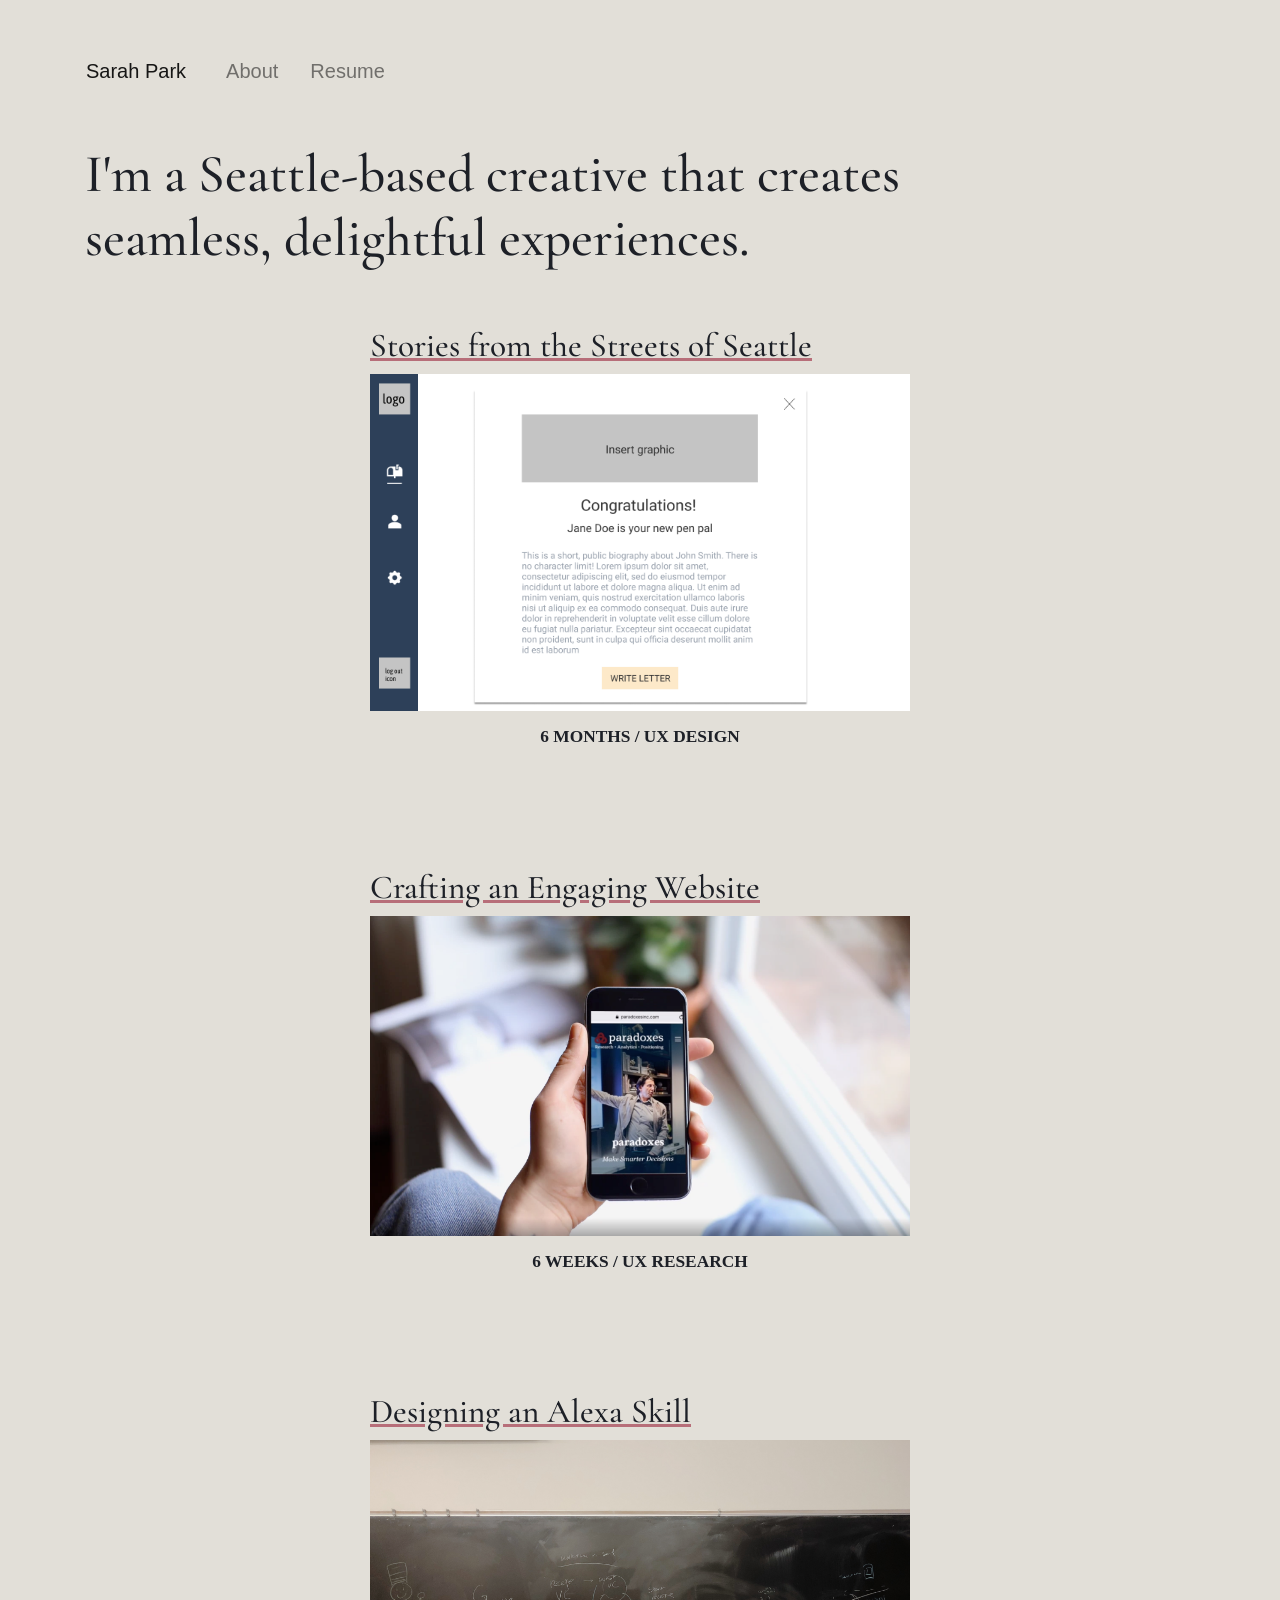
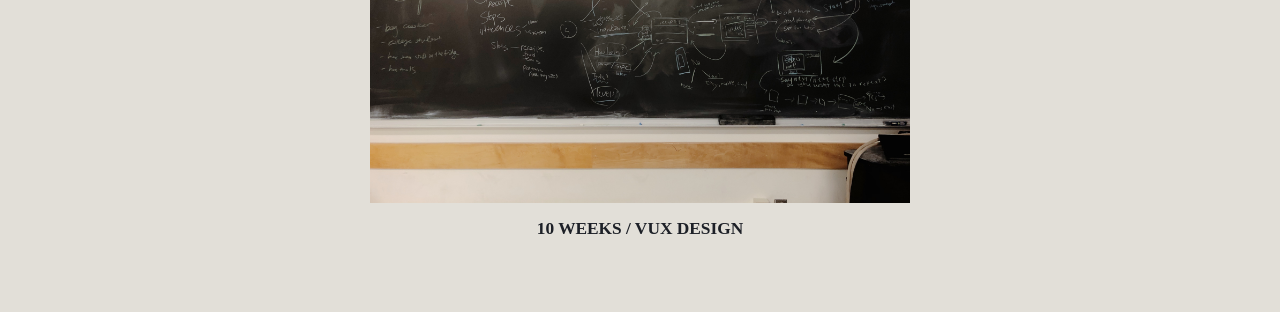
==== index.html @ 6005c050 "fixed broken index.html" ====
<!DOCTYPE html>
<html lang="en">
	<head>
		<meta charset="UTF-8" />
		<meta name="viewport" content="width=device-width, initial-scale=1, shrink-to-fit=no">
		<title>Sarah Park</title>
		<!-- bootstrap CSS -->
		<link rel="stylesheet" href="https://stackpath.bootstrapcdn.com/bootstrap/4.4.1/css/bootstrap.min.css" integrity="sha384-Vkoo8x4CGsO3+Hhxv8T/Q5PaXtkKtu6ug5TOeNV6gBiFeWPGFN9MuhOf23Q9Ifjh" crossorigin="anonymous">
    <link rel="stylesheet" href="style.css">
		<link href="https://fonts.googleapis.com/css?family=Cormorant+Garamond&display=swap" rel="stylesheet">
  </head>
	<body>

		<div class="container-fluid">
			<!-- navigation -->
			<div class="container p-0" id="navigation">
				<nav class="navbar navbar-expand-lg navbar-light nav-fill p-0 my-5 mx-3">
					<a class="navbar-brand" href="index.html">Sarah Park</a>
					<button class="navbar-toggler" type="button" data-target="#navbar"
					aria-controls="navbar" aria-expanded="false" aria-labels="Toggle navigation">
						<span class="navbar-toggler-icon"></span>
					</button>

					<div class="collapse navbar-collapse" id="navBar">
			  		<div class="navbar-nav">
			     		<a class="nav-item nav-link ml-3" href="about.html">About</a>
			     		<a class="nav-item nav-link ml-3" href="https://docs.google.com/document/d/1xdoEZ0aDeJ7Y8eNbybnaTE2fz3cwuw3_xj4uxwwmE-c/edit?usp=sharing">Resume</a>
						</div>
			 		</div>
				</nav>
			</div>
			<!-- end of navigation -->

		<!-- content -->
		<div class="container">
			<!-- introduction -->
			<div class="row mb-5">
				<div class="col-sm-12 col-md-9 col-lg-9">
					<h1>I'm a Seattle-based creative that creates
					seamless, delightful experiences.</h1>
				</div>
			</div>
			<!-- projects -->
			<div class="row my-5 d-flex justify-content-center">
				<div class="col-sm-12 col-md-9 col-lg-6">
					<h2><a href="nightwatch.html">Stories from the Streets of Seattle</a></h2>
					<a href="nightwatch.html"><img src="img/nightwatch-lowfi2-congrats.png" class="img-fluid" /></a>
					<h3 class="center-align py-3">6 Months / UX Design</h3>
				</div>
			</div>
			<div class="row my-5 d-flex justify-content-center">
				<div class="col-sm-12 col-md-9 col-lg-6 py-5">
						<h2><a href="paradoxes.html">Crafting an Engaging Website</a></h2>
						<a href="paradoxes.html"><img src="img/paradoxes.png" class="img-fluid" /></a>
						<h3 class="center-align py-3">6 Weeks / UX Research</h3>
				</div>
			</div>
			<div class="row my-5 d-flex justify-content-center">
					<div class="col-sm-12 col-md-9 col-lg-6">
						<h2><a href="vui.html">Designing an Alexa Skill</a></h2>
						<a href="vui.html"><img src="img/vui-whiteboarding.JPG" class="img-fluid" /></a>
						<h3 class="center-align py-3">10 Weeks / VUX Design</h3>
					</div>
				</div>
			</div>
		</div>
  <!-- end of content -->
	<script src="https://code.jquery.com/jquery-3.2.1.slim.min.js" integrity="sha384-KJ3o2DKtIkvYIK3UENzmM7KCkRr/rE9/Qpg6aAZGJwFDMVNA/GpGFF93hXpG5KkN" crossorigin="anonymous"></script>
	<script src="https://cdnjs.cloudflare.com/ajax/libs/popper.js/1.12.9/umd/popper.min.js" integrity="sha384-ApNbgh9B+Y1QKtv3Rn7W3mgPxhU9K/ScQsAP7hUibX39j7fakFPskvXusvfa0b4Q" crossorigin="anonymous"></script>
	<script src="https://maxcdn.bootstrapcdn.com/bootstrap/4.0.0/js/bootstrap.min.js" integrity="sha384-JZR6Spejh4U02d8jOt6vLEHfe/JQGiRRSQQxSfFWpi1MquVdAyjUar5+76PVCmYl" crossorigin="anonymous"></script>

  </body>
</html>
---- style.css ----
@import url('https://fonts.googleapis.com/css?family=Cormorant+Garamond&display=swap');

.row a {
  color: #1d2027;
  text-decoration: underline;
  text-decoration-color: #b76e79
}

.row a:hover {
  color: #1d2027;
  transition: all 0.3s ease-out;

}

#vui a:hover:after {
    content: url(img/vui-whiteboarding.jpg);
    display: block;
}

body {
  background-color: #e2dfd8;
  color: #1d2027;
  font-family: "Avenir", sans-serif;
  font-size: 15pt;
}

h1 {
  font-family: "Cormorant Garamond", serif;
  font-size: 40pt;
  font-weight: 500;
}

h2 {
  font-family: "Cormorant Garamond", serif;
  font-size: 25pt;
}

h3 {
  font-family: "Avenir";
  font-size: 13pt;
  font-weight: bold;
  text-transform: uppercase;
}

html {
  -webkit-font-smoothing: antialiased;
}

#final-presentation {
  background-color: #1d2027;
  color: #e2dfd8;
}

#footer h3 {
  font-weight: normal;
}

#img-divider {
  height: 80%;
  opacity: .8;
  width: auto;
}

#navigation {
  background-color: #e2dfd8;
}

.center-align {
  text-align: center;
}

.footnote {
  font-size: 8pt;
}

.highlight {
  border-bottom: 2px solid #5d8aa8;
}

.mx-auto {
  width: 700px;
}

.navbar-light {
  color: #FFF;
}

.persona {
  border: 3px solid #b76e79;
  border-radius: 25px;
  box-sizing: border-box;
  color: #4d3b3c;
  height: 125px;
  padding-top: 40px;
  width: 125px;
}

.polaroid {
  border: 20px solid #fff;
}

.quote {
  background-color: #dbd7d2;
  border: 1px solid #dbd7d2;
  border-radius: 15px;
  padding: 20px;
}

.right-align {
  text-align: right;
}

.strong {
  font-weight: bold;
}
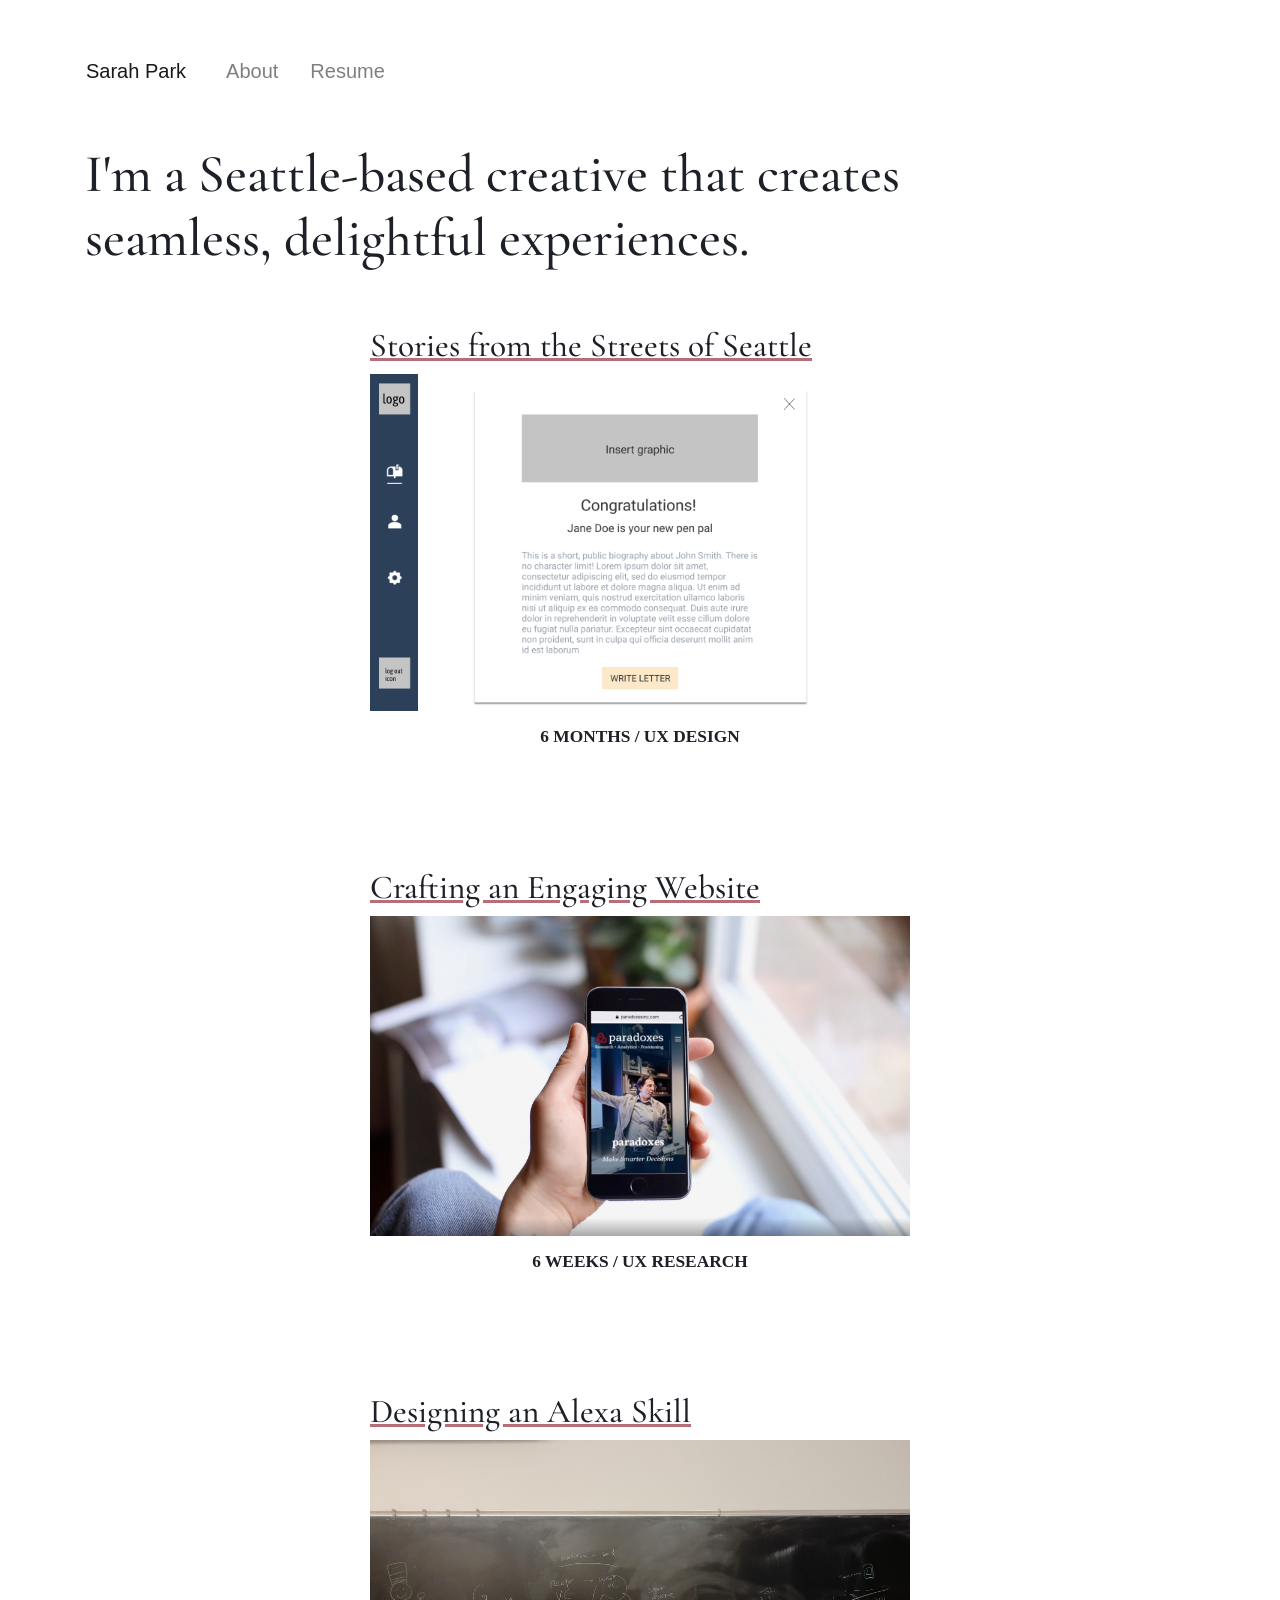
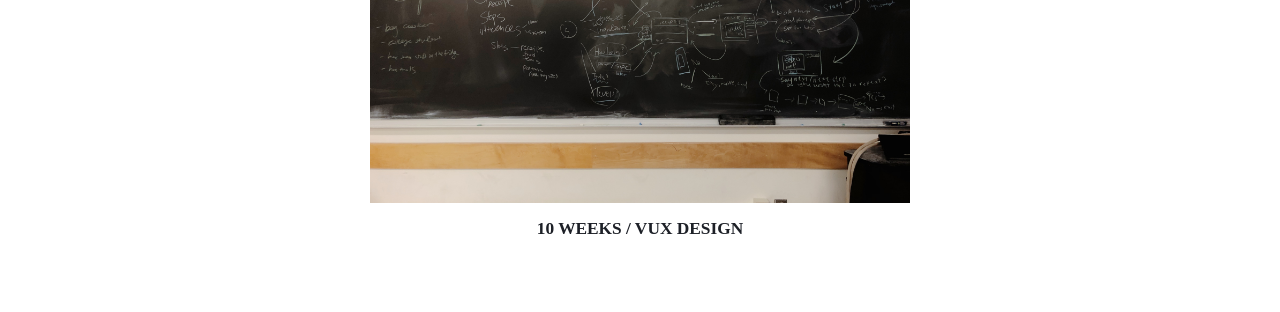
==== commit a8aebe86: "changing the style + resume link" ====
--- a/index.html
+++ b/index.html
@@ -24,7 +24,7 @@
 					<div class="collapse navbar-collapse" id="navBar">
 			  		<div class="navbar-nav">
 			     		<a class="nav-item nav-link ml-3" href="about.html">About</a>
-			     		<a class="nav-item nav-link ml-3" href="https://docs.google.com/document/d/1xdoEZ0aDeJ7Y8eNbybnaTE2fz3cwuw3_xj4uxwwmE-c/edit?usp=sharing">Resume</a>
+			     		<a class="nav-item nav-link ml-3" href="img/resume.pdf">Resume</a>
 						</div>
 			 		</div>
 				</nav>
@@ -56,14 +56,14 @@
 				</div>
 			</div>
 			<div class="row my-5 d-flex justify-content-center">
-					<div class="col-sm-12 col-md-9 col-lg-6">
-						<h2><a href="vui.html">Designing an Alexa Skill</a></h2>
-						<a href="vui.html"><img src="img/vui-whiteboarding.JPG" class="img-fluid" /></a>
-						<h3 class="center-align py-3">10 Weeks / VUX Design</h3>
-					</div>
+				<div class="col-sm-12 col-md-9 col-lg-6">
+					<h2><a href="vui.html">Designing an Alexa Skill</a></h2>
+					<a href="vui.html"><img src="img/vui-whiteboarding.JPG" class="img-fluid" /></a>
+					<h3 class="center-align py-3">10 Weeks / VUX Design</h3>
 				</div>
 			</div>
 		</div>
+	</div>
   <!-- end of content -->
 	<script src="https://code.jquery.com/jquery-3.2.1.slim.min.js" integrity="sha384-KJ3o2DKtIkvYIK3UENzmM7KCkRr/rE9/Qpg6aAZGJwFDMVNA/GpGFF93hXpG5KkN" crossorigin="anonymous"></script>
 	<script src="https://cdnjs.cloudflare.com/ajax/libs/popper.js/1.12.9/umd/popper.min.js" integrity="sha384-ApNbgh9B+Y1QKtv3Rn7W3mgPxhU9K/ScQsAP7hUibX39j7fakFPskvXusvfa0b4Q" crossorigin="anonymous"></script>
--- a/style.css
+++ b/style.css
@@ -3,7 +3,7 @@
 .row a {
   color: #1d2027;
   text-decoration: underline;
-  text-decoration-color: #b76e79
+  text-decoration-color: #b76e79;
 }
 
 .row a:hover {
@@ -18,10 +18,11 @@
 }
 
 body {
-  background-color: #e2dfd8;
+  background-color: #fff;
   color: #1d2027;
-  font-family: "Avenir", sans-serif;
+  font-family: "Roboto", sans-serif;
   font-size: 15pt;
+  font-weight: lighter;
 }
 
 h1 {
@@ -47,8 +48,8 @@
 }
 
 #final-presentation {
-  background-color: #1d2027;
-  color: #e2dfd8;
+  background-color: #010b13;
+  color: #fff;
 }
 
 #footer h3 {
@@ -62,7 +63,7 @@
 }
 
 #navigation {
-  background-color: #e2dfd8;
+  background-color: #fff;
 }
 
 .center-align {
@@ -100,8 +101,8 @@
 }
 
 .quote {
-  background-color: #dbd7d2;
-  border: 1px solid #dbd7d2;
+  background-color: #f5f5f5;
+  border: 1px solid #f5f5f5;
   border-radius: 15px;
   padding: 20px;
 }
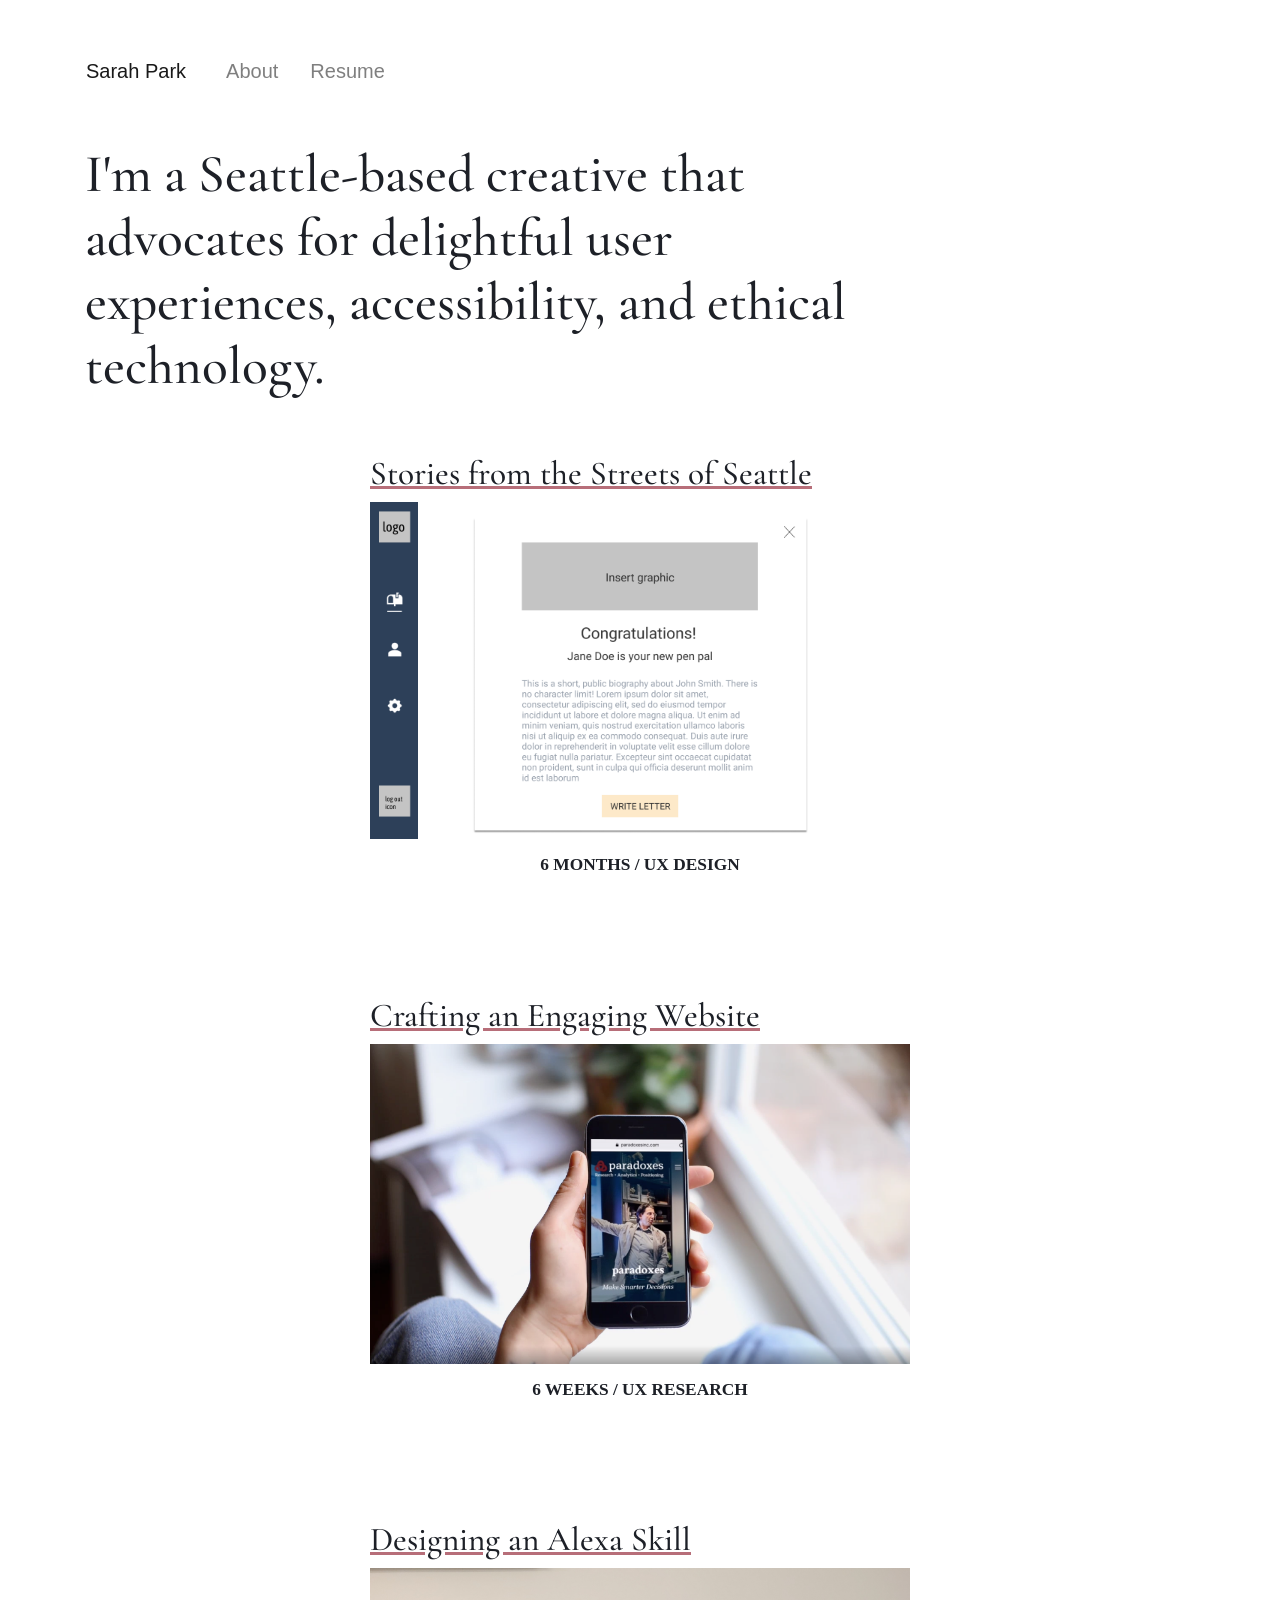
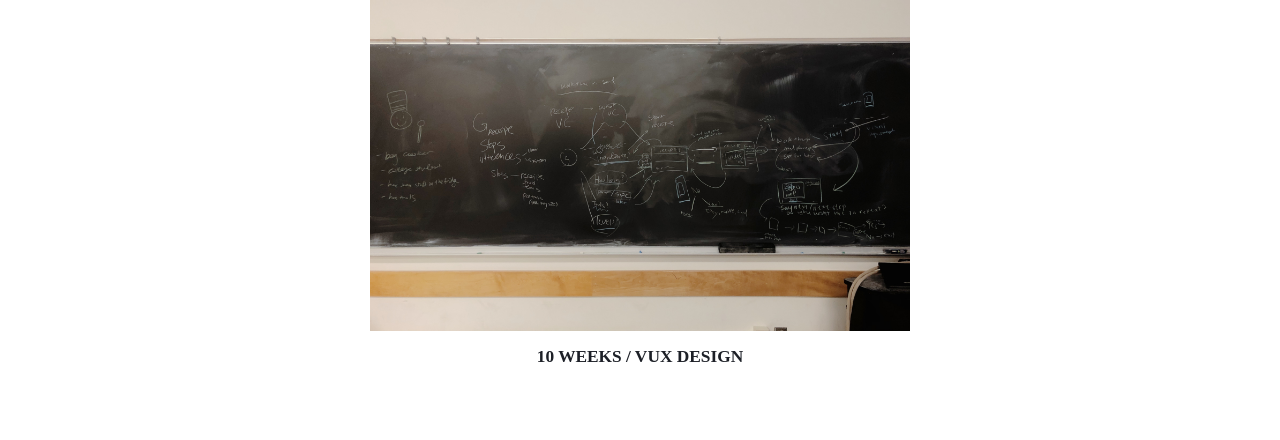
==== commit 0266205c: "updated nightwatch research" ====
--- a/index.html
+++ b/index.html
@@ -36,8 +36,8 @@
 			<!-- introduction -->
 			<div class="row mb-5">
 				<div class="col-sm-12 col-md-9 col-lg-9">
-					<h1>I'm a Seattle-based creative that creates
-					seamless, delightful experiences.</h1>
+					<h1>I'm a Seattle-based creative that advocates for delightful user
+						experiences, accessibility, and ethical technology.</h1>
 				</div>
 			</div>
 			<!-- projects -->
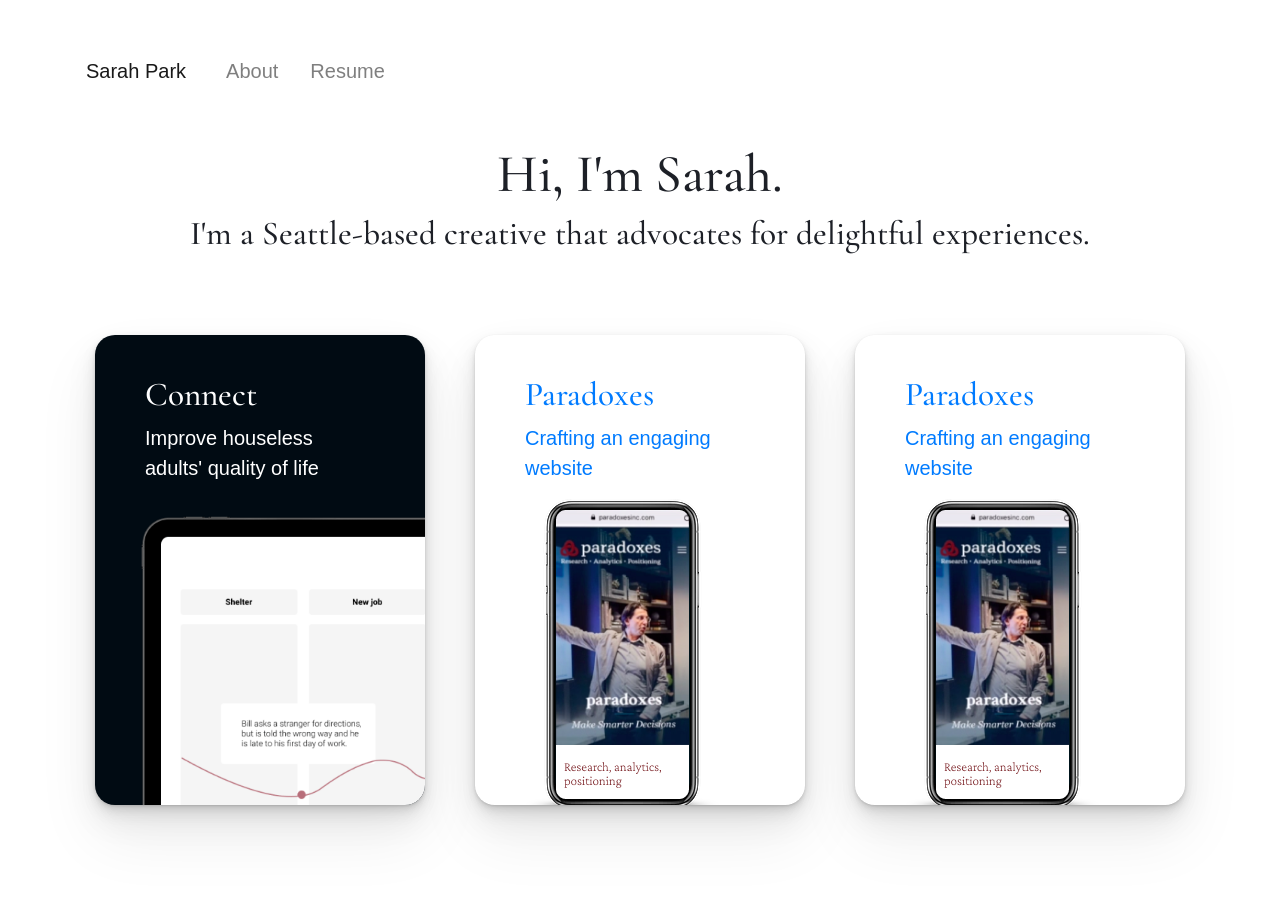
==== commit a4f2eaa7: "changed index layout" ====
--- a/index.html
+++ b/index.html
@@ -34,36 +34,40 @@
 		<!-- content -->
 		<div class="container">
 			<!-- introduction -->
-			<div class="row mb-5">
-				<div class="col-sm-12 col-md-9 col-lg-9">
-					<h1>I'm a Seattle-based creative that advocates for delightful user
-						experiences, accessibility, and ethical technology.</h1>
+			<div class="row mb-5 d-flex justify-content-center">
+				<div class="col-12 center-align">
+					<h1>Hi, I'm Sarah.</h1>
+					<h2>I'm a Seattle-based creative that advocates for delightful experiences.</h2>
 				</div>
 			</div>
 			<!-- projects -->
-			<div class="row my-5 d-flex justify-content-center">
-				<div class="col-sm-12 col-md-9 col-lg-6">
-					<h2><a href="nightwatch.html">Stories from the Streets of Seattle</a></h2>
-					<a href="nightwatch.html"><img src="img/nightwatch-lowfi2-congrats.png" class="img-fluid" /></a>
-					<h3 class="center-align py-3">6 Months / UX Design</h3>
-				</div>
-			</div>
-			<div class="row my-5 d-flex justify-content-center">
-				<div class="col-sm-12 col-md-9 col-lg-6 py-5">
-						<h2><a href="paradoxes.html">Crafting an Engaging Website</a></h2>
-						<a href="paradoxes.html"><img src="img/paradoxes.png" class="img-fluid" /></a>
-						<h3 class="center-align py-3">6 Weeks / UX Research</h3>
-				</div>
-			</div>
-			<div class="row my-5 d-flex justify-content-center">
-				<div class="col-sm-12 col-md-9 col-lg-6">
-					<h2><a href="vui.html">Designing an Alexa Skill</a></h2>
-					<a href="vui.html"><img src="img/vui-whiteboarding.JPG" class="img-fluid" /></a>
-					<h3 class="center-align py-3">10 Weeks / VUX Design</h3>
-				</div>
+			<div class="row my-5">
+				<a href="nightwatch-research.html">
+					<div id="first" class="cover">
+						<h2>Connect</h2>
+						<p class="pb-3">Improve houseless adults' quality of life</p>
+						<img src="img/nightwatch-cover.png" class="resize"/>
+					</div>
+				</a>
+
+				<a href="paradoxes.html">
+					<div id="second" class="cover">
+						<h2>Paradoxes</h2>
+						<p>Crafting an engaging website</p>
+						<img src="img/paradoxes-cover.png" class="align-center" />
+					</div>
+				</a>
+
+				<a href="paradoxes.html">
+					<div id="second" class="cover">
+						<h2>Paradoxes</h2>
+						<p>Crafting an engaging website</p>
+						<img src="img/paradoxes-cover.png" class="align-center" />
+					</div>
+				</a>
 			</div>
 		</div>
-	</div>
+
   <!-- end of content -->
 	<script src="https://code.jquery.com/jquery-3.2.1.slim.min.js" integrity="sha384-KJ3o2DKtIkvYIK3UENzmM7KCkRr/rE9/Qpg6aAZGJwFDMVNA/GpGFF93hXpG5KkN" crossorigin="anonymous"></script>
 	<script src="https://cdnjs.cloudflare.com/ajax/libs/popper.js/1.12.9/umd/popper.min.js" integrity="sha384-ApNbgh9B+Y1QKtv3Rn7W3mgPxhU9K/ScQsAP7hUibX39j7fakFPskvXusvfa0b4Q" crossorigin="anonymous"></script>
--- a/style.css
+++ b/style.css
@@ -1,15 +1,9 @@
 @import url('https://fonts.googleapis.com/css?family=Cormorant+Garamond&display=swap');
 
-.row a {
+.row p > a {
   color: #1d2027;
   text-decoration: underline;
   text-decoration-color: #b76e79;
-}
-
-.row a:hover {
-  color: #1d2027;
-  transition: all 0.3s ease-out;
-
 }
 
 #vui a:hover:after {
@@ -52,6 +46,15 @@
   color: #fff;
 }
 
+#first {
+  background: #010b13;
+  color: #FFF;
+}
+  #first img {
+    float: right;
+    bottom: 0;
+  }
+
 #footer h3 {
   font-weight: normal;
 }
@@ -66,9 +69,32 @@
   background-color: #fff;
 }
 
+#second > img {
+  vertical-align: middle;
+}
+
 .center-align {
   text-align: center;
 }
+
+.cover {
+  border-radius: 20px;
+  box-shadow: 0 1px 2px rgba(0,0,0,0.07),
+                0 2px 4px rgba(0,0,0,0.07),
+                0 4px 8px rgba(0,0,0,0.07),
+                0 8px 16px rgba(0,0,0,0.07),
+                0 16px 32px rgba(0,0,0,0.07),
+                0 32px 64px rgba(0,0,0,0.07);
+  height: 470px;
+  margin: 25px;
+  overflow: hidden;
+  padding: 40px 0 0 50px;
+  width: 330px;
+}
+
+  .cover > p {
+    padding-right: 50px;
+  }
 
 .footnote {
   font-size: 8pt;
@@ -107,6 +133,11 @@
   padding: 20px;
 }
 
+.resize {
+  height: 68%;
+  width: auto;
+}
+
 .right-align {
   text-align: right;
 }
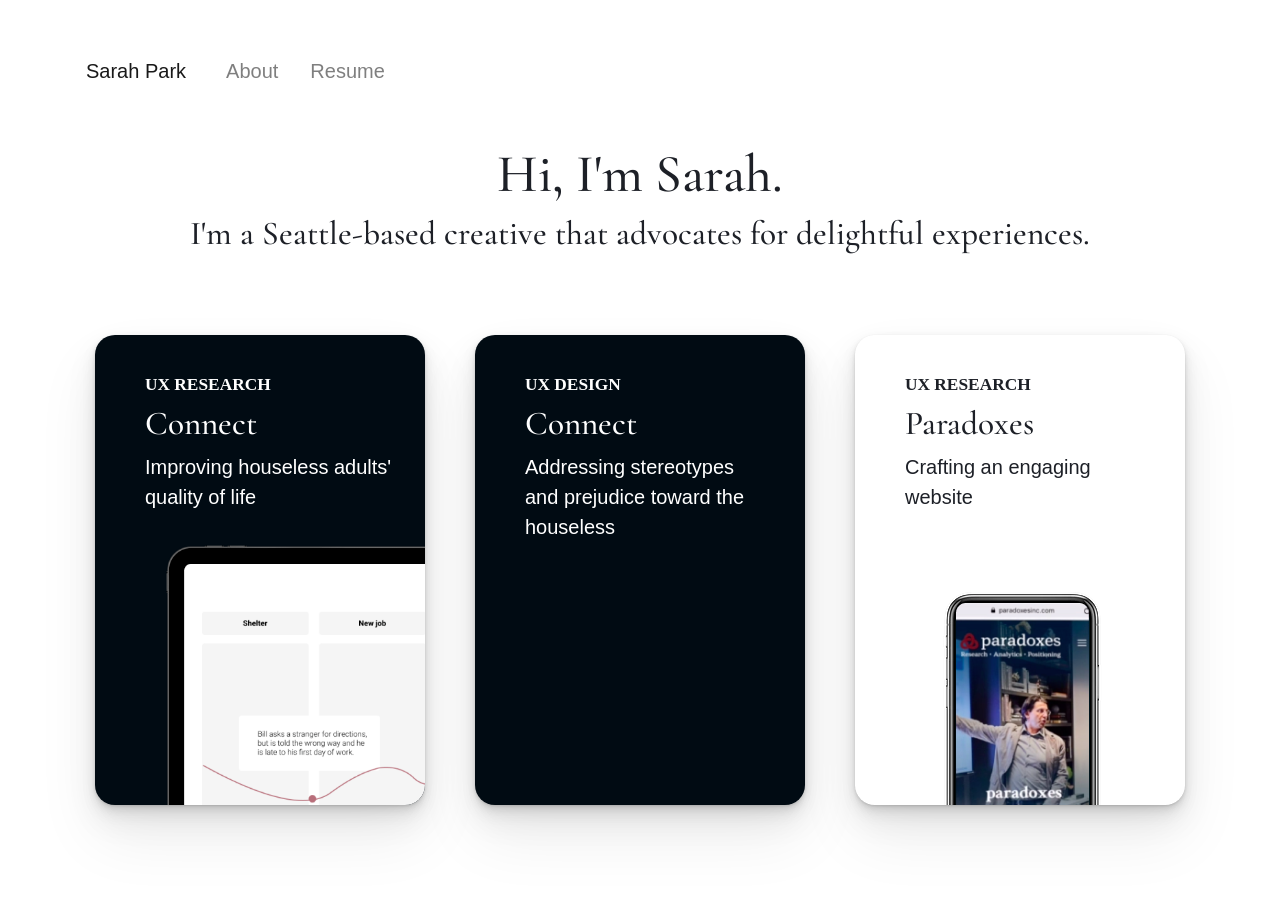
==== commit ef13eec9: "fixed links" ====
--- a/index.html
+++ b/index.html
@@ -42,30 +42,32 @@
 			</div>
 			<!-- projects -->
 			<div class="row my-5">
-				<a href="nightwatch-research.html">
-					<div id="first" class="cover">
-						<h2>Connect</h2>
-						<p class="pb-3">Improve houseless adults' quality of life</p>
-						<img src="img/nightwatch-cover.png" class="resize"/>
+					<div id="connect-card" class="cover">
+						<a href="nightwatch-research.html">
+							<h3>UX Research</h3>
+							<h2>Connect</h2>
+							<p class="pb-3">Improving houseless adults' quality of life</p>
+							<img src="img/nightwatch-cover.png" class="resize"/>
+						</a>
 					</div>
-				</a>
 
-				<a href="paradoxes.html">
-					<div id="second" class="cover">
-						<h2>Paradoxes</h2>
-						<p>Crafting an engaging website</p>
-						<img src="img/paradoxes-cover.png" class="align-center" />
+					<div id="connect-card" class="cover">
+						<a href="nightwatch.html">
+							<h3>UX Design</h3>
+							<h2>Connect</h2>
+							<p class="pb-3 pr-5">Addressing stereotypes and prejudice toward the houseless</p>
+						</a>
 					</div>
-				</a>
 
-				<a href="paradoxes.html">
-					<div id="second" class="cover">
-						<h2>Paradoxes</h2>
-						<p>Crafting an engaging website</p>
-						<img src="img/paradoxes-cover.png" class="align-center" />
+					<div id="third" class="cover">
+						<a href="paradoxes.html">
+							<h3>UX Research</h3>
+							<h2>Paradoxes</h2>
+							<p class="pb-3 pr-5">Crafting an engaging website</p>
+							<img src="img/paradoxes-cover.png" class="pt-5" />
+						</a>
 					</div>
-				</a>
-			</div>
+				</div>
 		</div>
 
   <!-- end of content -->
--- a/style.css
+++ b/style.css
@@ -46,11 +46,11 @@
   color: #fff;
 }
 
-#first {
+#connect-card {
   background: #010b13;
   color: #FFF;
 }
-  #first img {
+  #connect-card img {
     float: right;
     bottom: 0;
   }
@@ -69,8 +69,8 @@
   background-color: #fff;
 }
 
-#second > img {
-  vertical-align: middle;
+#third img {
+  margin-left: 20px;
 }
 
 .center-align {
@@ -91,9 +91,14 @@
   padding: 40px 0 0 50px;
   width: 330px;
 }
-
   .cover > p {
     padding-right: 50px;
+  }
+  .cover > a {
+    color: inherit;
+  }
+  .cover > a:hover {
+    text-decoration: none;
   }
 
 .footnote {
@@ -134,7 +139,7 @@
 }
 
 .resize {
-  height: 68%;
+  height: 62%;
   width: auto;
 }
 
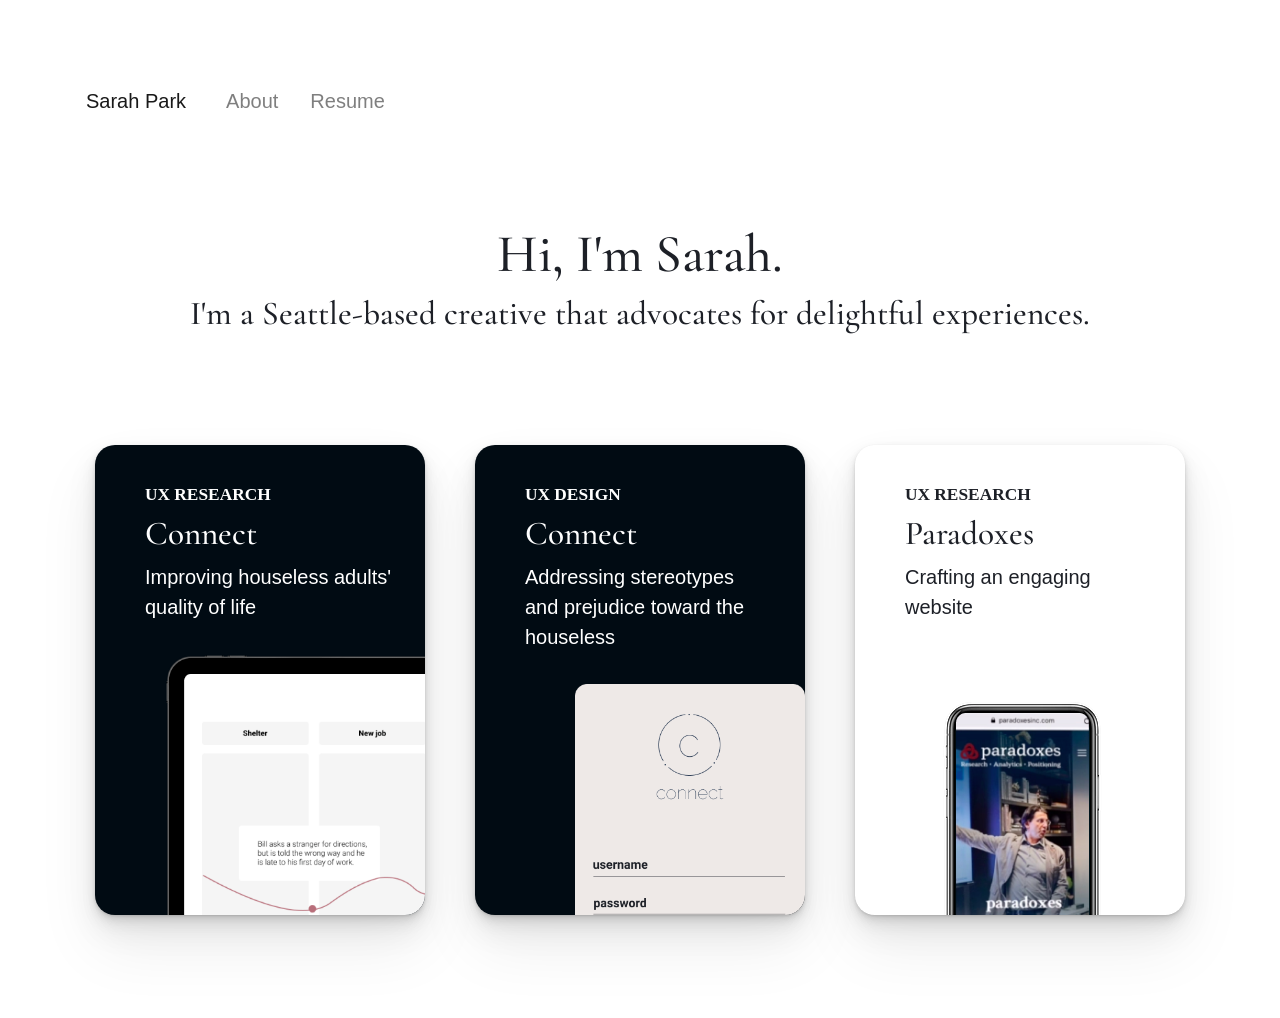
==== commit 11f56ed6: "finished connect" ====
--- a/index.html
+++ b/index.html
@@ -47,7 +47,7 @@
 							<h3>UX Research</h3>
 							<h2>Connect</h2>
 							<p class="pb-3">Improving houseless adults' quality of life</p>
-							<img src="img/nightwatch-cover.png" class="resize"/>
+							<img src="img/nightwatch-cover.png" class="first-resize"/>
 						</a>
 					</div>
 
@@ -56,6 +56,7 @@
 							<h3>UX Design</h3>
 							<h2>Connect</h2>
 							<p class="pb-3 pr-5">Addressing stereotypes and prejudice toward the houseless</p>
+							<img src="img/nightwatch-light.png" class="second-resize" />
 						</a>
 					</div>
 
--- a/style.css
+++ b/style.css
@@ -17,6 +17,10 @@
   font-family: "Roboto", sans-serif;
   font-size: 15pt;
   font-weight: lighter;
+}
+
+div {
+  padding: 10px 0;
 }
 
 h1 {
@@ -138,8 +142,13 @@
   padding: 20px;
 }
 
-.resize {
+.first-resize {
   height: 62%;
+  width: auto;
+}
+
+.second-resize {
+  height: 95%;
   width: auto;
 }
 
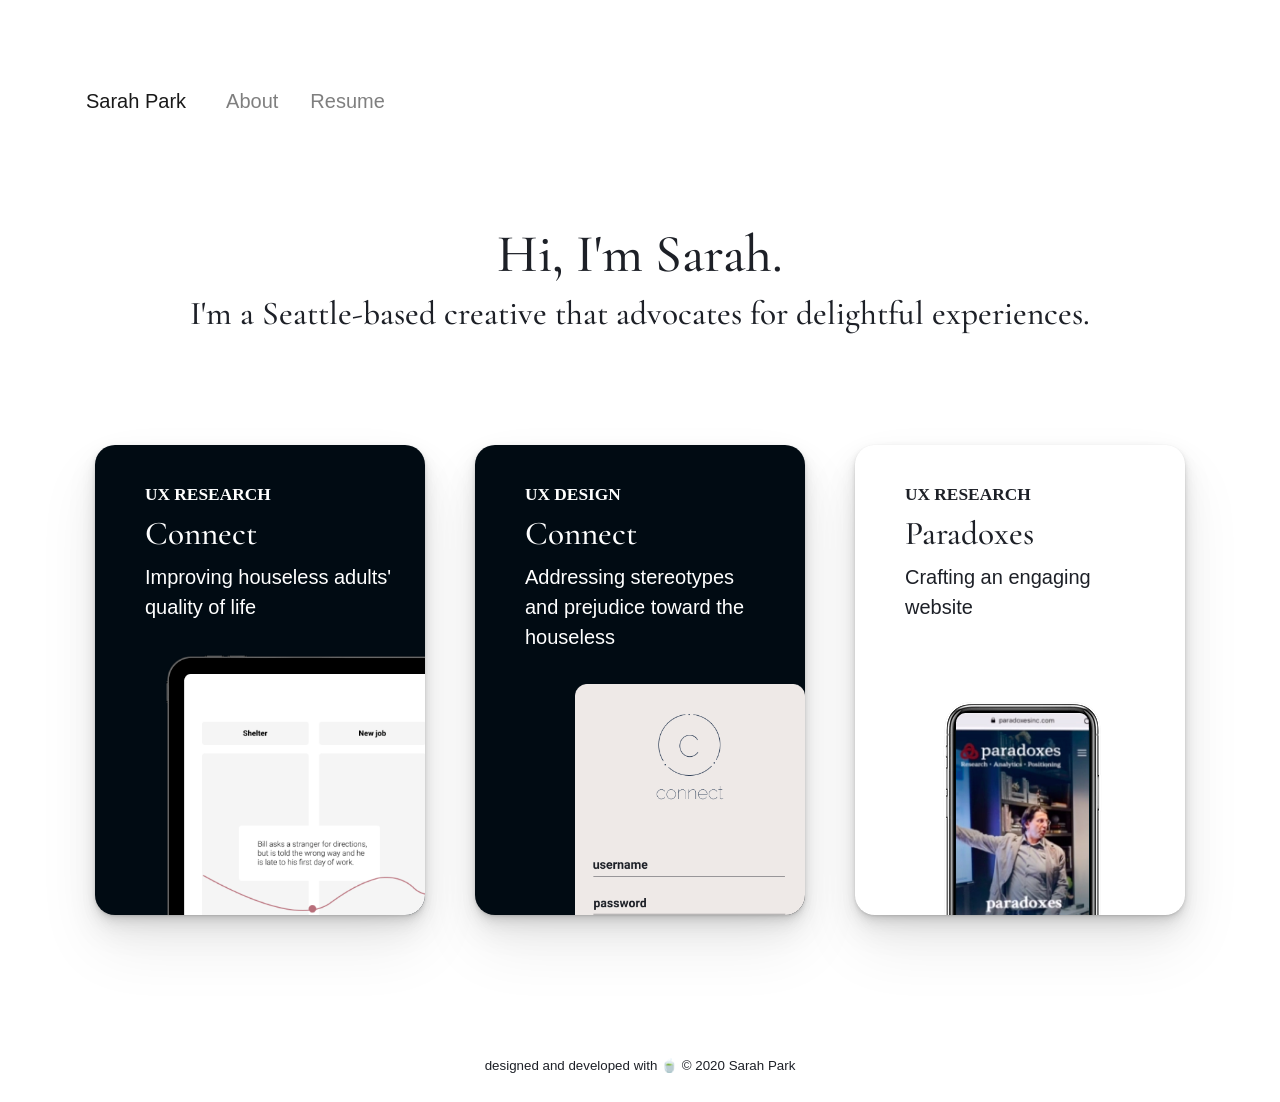
==== commit cc1d6e93: "added footer" ====
--- a/index.html
+++ b/index.html
@@ -70,6 +70,9 @@
 					</div>
 				</div>
 		</div>
+		<footer class="d-flex justify-content-center center-align mt-5">
+			<p>designed and developed with 🍵 © 2020 Sarah Park</p>
+		</footer>
 
   <!-- end of content -->
 	<script src="https://code.jquery.com/jquery-3.2.1.slim.min.js" integrity="sha384-KJ3o2DKtIkvYIK3UENzmM7KCkRr/rE9/Qpg6aAZGJwFDMVNA/GpGFF93hXpG5KkN" crossorigin="anonymous"></script>
--- a/style.css
+++ b/style.css
@@ -21,6 +21,10 @@
 
 div {
   padding: 10px 0;
+}
+
+footer {
+  font-size: 10pt;
 }
 
 h1 {
